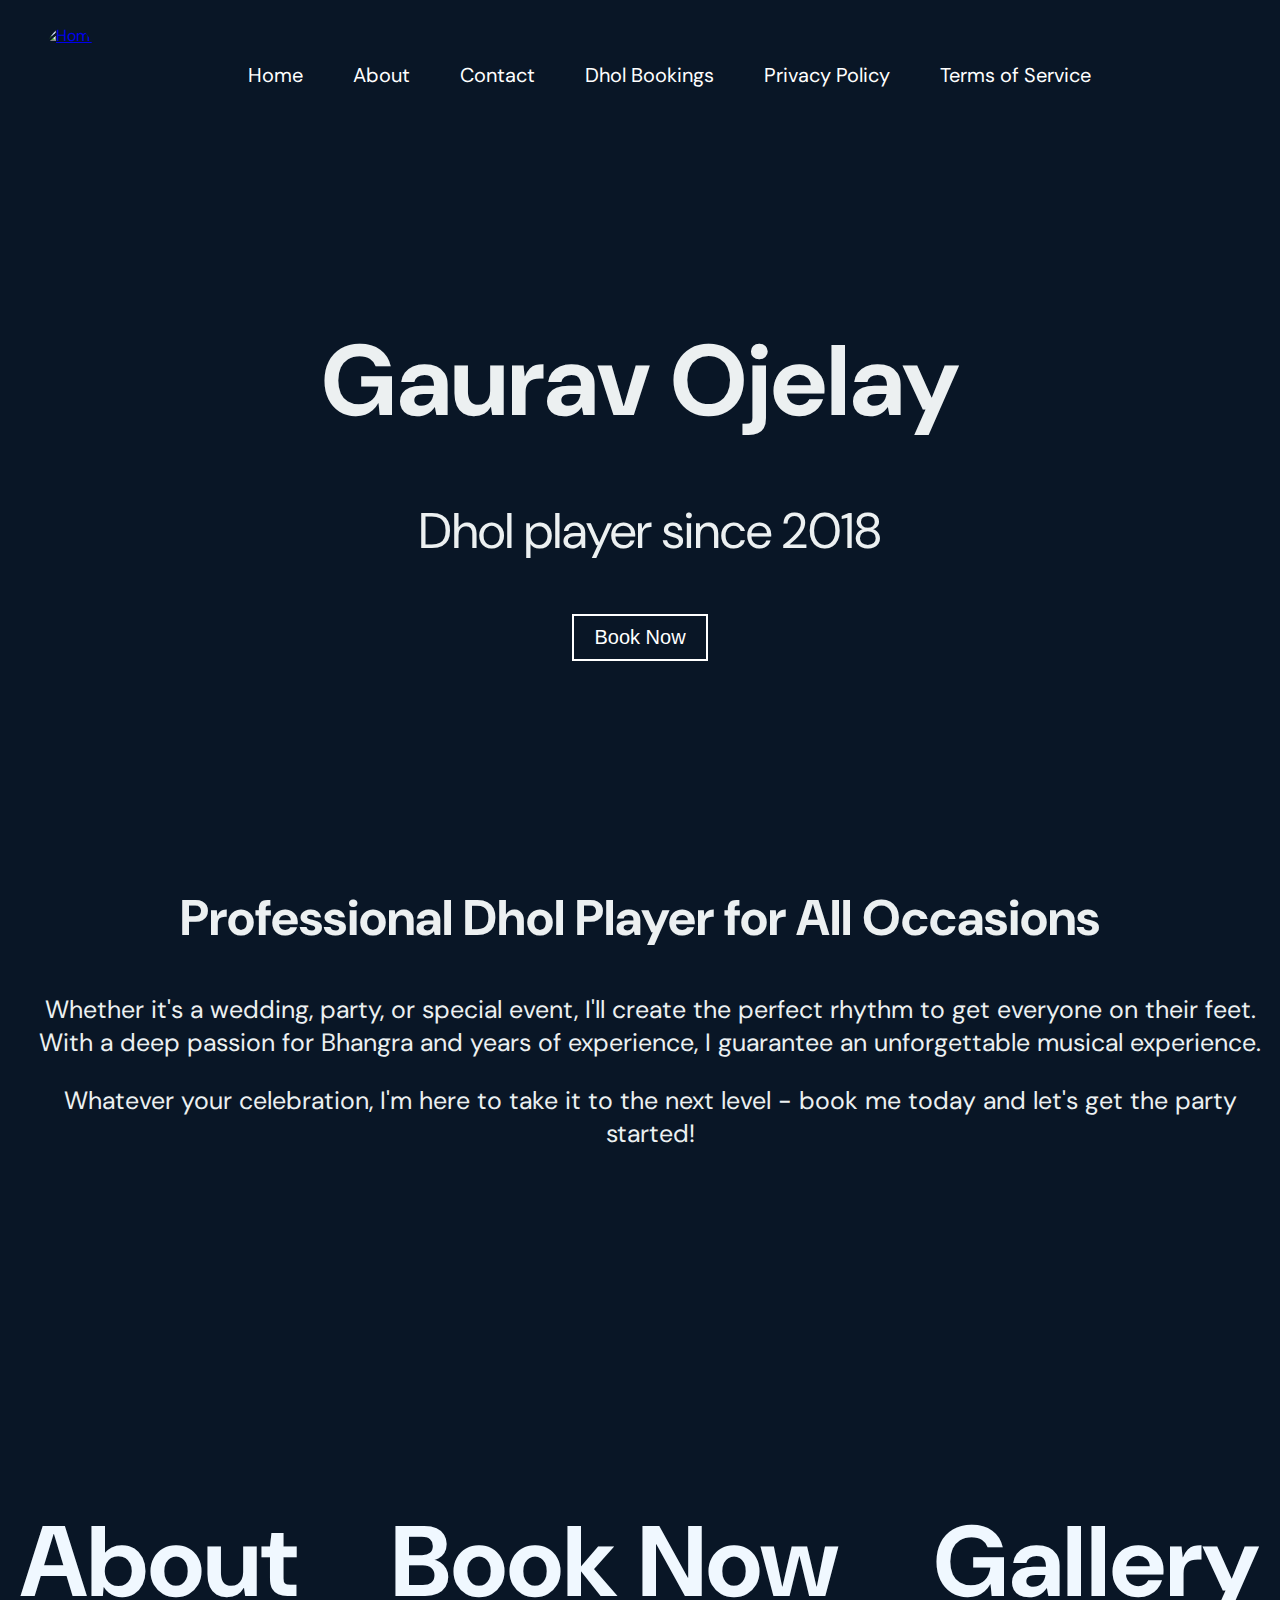
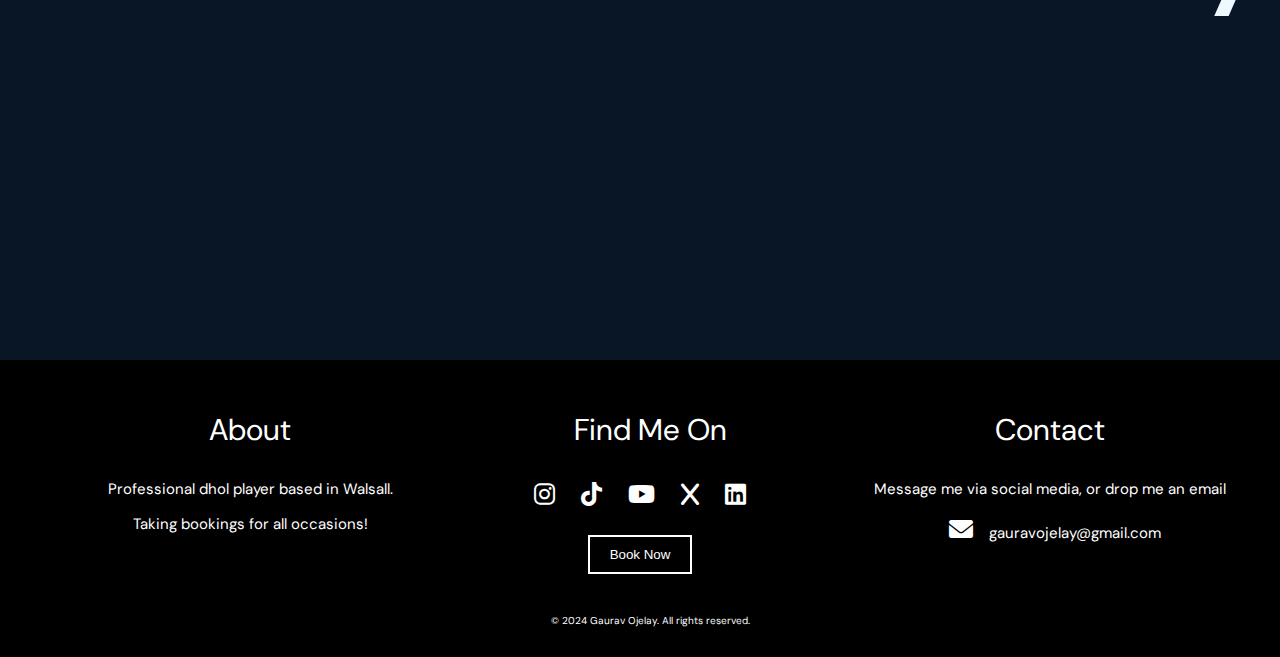
==== index.html @ ff211d8a "Add files via upload" ====
<!DOCTYPE html>
<html lang="en">


<head>
    <meta name="viewport" content="width=device-width, initial-scale=1.0">
    <title>Home</title>
    <link rel="stylesheet" href="styles.css">
</head>



<body>
    <header>
        <nav>
            <a href="index.html" class="logo">
                <img src="Images/Icon.jpg" alt="Home" class="logo-img">
            </a>
            <ul>
                <li><a href="index.html">Home</a></li>
                <li><a href="about.html">About</a></li>
                <li><a href="contact.html">Contact</a></li>
                <li><a href="dholBookings.html">Dhol Bookings</a></li>
                <li><a href="privacyPolicy.html">Privacy Policy</a></li>
                <li><a href="termsOfService.html">Terms of Service</a></li>
            </ul>
        </nav>
    </header>
</body>





<div class="image-cover image1">
    <h1 style="font-size: 100px; line-height: 0;">Gaurav Ojelay</h1>
    <p style="font-size: 50px;">Dhol player since 2018</p>
    <button style="font-size: 20px;" type="button" class="btn">Book Now</button>
</div>
 
<body>

<h2>Professional Dhol Player for All Occasions</h2>
<p>Whether it's a wedding, party, or special event, I'll create the perfect rhythm to get everyone on their feet. With a deep passion for Bhangra and years of experience, I guarantee an unforgettable musical experience. </p>
<p>Whatever your celebration, I'm here to take it to the next level - book me today and let's get the party started!</p>


<div class="pic-grid-1x3" style="padding-top: 50px;">
    <a href="about.html" style="text-decoration: none;">
        <div class="image-cover image3">
            <h3 style="font-size: 100px; line-height: 1; color: aliceblue;">
                About
            </h3>
        </div>
    </a>
    

    <a href="dholBookings.html" style="text-decoration: none;">
        <div class="image-cover image2">
            <h3 style="font-size: 100px; line-height: 1; color: aliceblue;">
                Book Now
            </h3>
        </div>
    </a>

    <a href="gallery.html" style="text-decoration: none;">
        <div class="image-cover image4">
            <h3 style="font-size: 100px; line-height: 1; color: aliceblue;">
                Gallery
            </h3>
        </div>
    </a>
</div>





</body>




<body>
    <!-- Main content of the page -->

    <footer>
        <div class="footer-content">
            <div class="footer-section about">
                <p style="font-size: 30px;">About</p>
                <p style="font-size: 15px;">Professional dhol player based in Walsall.</p>
                <p style="font-size: 15px;">Taking bookings for all occasions!</p>
            </div>
            <div class="footer-section links">
                <p style="font-size: 30px;">Find Me On</p>
                <div>
                    <a href="https://www.instagram.com/gauravojelay" target="_blank" class="social-icon">
                        <i class="fab fa-instagram"></i>
                    </a>
                    <a href="https://www.tiktok.com/@gauravojelay" target="_blank" class="social-icon">
                        <i class="fab fa-tiktok"></i>
                    </a>
                    <a href="https://www.youtube.com/@gauravojelay" target="_blank" class="social-icon">
                        <i class="fab fa-youtube"></i>
                    </a>
                    <a href="https://x.com/gauravojelay" target="_blank" class="social-icon">
                        <i class="fab fa-x"></i>
                    </a>
                    <a href="https://linkedin.com/in/gaurav-ojelay" target="_blank" class="social-icon">
                        <i class="fab fa-linkedin"></i>
                    </a>
                </div>
                <button style="margin-top: 25px;" type="button" class="btn">Book Now</button>
            </div>
            <div class="footer-section contact">
                <p style="font-size: 30px;">Contact</p>
                <p style="font-size: 15px;">Message me via social media, or drop me an email</p>
                <p style="font-size: 15px;">
                    <a href="mailto:gauravojelay@gmail.com" target="_blank" class="social-icon">
                    <i class="fas fa-envelope"></i> 
                    </a>
                    gauravojelay@gmail.com
                </p>
            </div>
        </div>
        <div class="footer-bottom">
            <p style="font-size: 10px;">&copy; 2024 Gaurav Ojelay. All rights reserved.</p>
        </div>
    </footer>
</body>


</html>
---- styles.css ----
@import url('https://fonts.googleapis.com/css2?family=DM+Sans:wght@400;700&display=swap');
@import url('https://cdnjs.cloudflare.com/ajax/libs/font-awesome/6.0.0-beta3/css/all.min.css');


html, body {
    margin: 0;
    padding: 0;
    width: 100%;
}

body {
    background-color: #091626; 
    color: #ecf0f1; 
    font-family: 'DM Sans', sans-serif;
}

p{
    padding-left: 20px;
    text-align: center;
    font-size: 25px;
}

h1{
    margin-left: 20px;
    margin-right: 20px;
    text-align: center;
    font-size: 50px;
}

h2{
    margin-left: 20px;
    margin-right: 20px;
    text-align: center;
    font-size: 50px; 
}

h3{
    margin-left: 20px;
    margin-right: 20px;
    text-align: center;
    font-size: 40px; 
}

header {
    padding: 25px 0; /* Padding around the header */
}


.btn {
    background-color: transparent; /* Transparent background */
    border: 2px solid white; /* White border */
    color: white; /* White text color */
    padding: 10px 20px; /* Padding inside the button */
    text-align: center; /* Center text */
    text-decoration: none; /* Remove underline for <a> tags */
    display: inline-block; /* Align with other elements */
    border-radius: 0px; /* Rounded corners */
    cursor: pointer; /* Pointer cursor on hover */
    transition: background-color 0.3s ease, color 0.3s ease; /* Smooth transition for hover effects */
}

.btn:hover {
    background-color: white; /* White background on hover */
    color: black; /* Black text color on hover */
}


.image-cover {
    flex: 1; /* Allows the divs to grow and take up equal space */
    text-align: center; /* Centers the text inside the divs */
    transition: transform 0.3s ease-in-out; /* Smooth transition for scaling */
    margin-bottom: 60px;
    display: flex;
    flex-direction: column; /* Stack children vertically */
    background-size: cover; /* Make sure the image covers the container */
    background-position: center; /* Center the image */
    background-repeat: no-repeat; /* Prevent the image from repeating */
    height: 75vh; /* Set the height of the container */
    display: flex; /* Use flexbox to center content */
    align-items: center; /* Vertically center content */
    justify-content: center; /* Horizontally center content */
    white-space: nowrap;
}

.image-cover.image-cover.image1:hover{
    transform: scale(1);
}

.image-cover:hover {
    transform: scale(1.05); /* Slightly increases the size on hover */
}

.image-cover.image1{
    background-image: url("Images/Photo1.png");
}
.image-cover.image2{
    background-image: url("Images/Photo2.png");
}
.image-cover.image3{
    background-image: url("Images/Photo3.png");
}
.image-cover.image4{
    background-image: url("Images/Photo4.png");
}

nav {
    display: flex; /* Use Flexbox layout */
    align-items: center; /* Center items vertically */
    justify-content: space-between; /* Distribute space between logo and nav items */
    max-width: 1200px; /* Optional: limit the max width */
    margin: 0 auto; /* Center nav horizontally */
    padding: 0 20px; /* Horizontal padding */
}

.logo {
    display: flex; /* Use Flexbox for logo alignment */
    align-items: center; /* Center the logo image vertically */
}

.logo-img {
    height: 100px; /* Adjust the height of the image */
    width: auto; /* Maintain aspect ratio */
    border-radius: 50%; /* Optional: make the image round */
}

.pic-grid-1x3 {
    display: flex;
    justify-content: space-between; /* Distributes space evenly between items */
    align-items: center; /* Aligns items vertically within the row */
    gap: 10px; /* Adds space between the divs, adjust as needed */
}

.pic-grid-1x3 a:visited {
    color: #f0f0f0; /* Set the color for visited links */
}

ul {
    list-style-type: none; /* Remove bullet points */
    margin: 0;
    padding: 0;
    display: flex; /* Arrange list items horizontally */
    flex-grow: 1; /* Allow the list to take up remaining space */
    justify-content: center; /* Center navigation items */
}

ul li {
    margin: 0 25px; /* Horizontal spacing between items */
}

ul li a {
    color: #fff; /* Text color */
    text-decoration: none; /* Remove underline from links */
    font-size: 20px; /* Font size for the links */
    display: flex; /* Use Flexbox for text alignment */
    align-items: center; /* Center text vertically */
}

ul li a:hover {
    text-decoration: underline; /* Underline on hover */
    color: #f0f0f0; /* Slightly lighter color on hover */
}

footer {
    background-color: #000000; /* Dark background color */
    color: white; /* White text color */
    padding: 20px 0; /* Padding for the footer */
    text-align: center;
}

.footer-content {
    display: flex;
    justify-content: space-around;
    flex-wrap: wrap;
    max-width: 1200px;
    margin: 0 auto;
}


.social-icons {
    margin: 20px 0;
}

.social-icon {
    color: white;
    font-size: 24px;
    margin: 0 10px;
    text-decoration: none;
}

.social-icon:hover {
    color: #919191; /* Change color on hover */
}

.footer-section {
    flex: 1;
    padding: 0 0px;
}

.footer-section h2 {
    margin-top: 0;
}

.footer-section ul {
    list-style-type: none;
    padding: 0;
}

.footer-section ul li {
    margin: 10px 0;
}

.footer-section ul li a {
    color: white;
    text-decoration: none;
}

.footer-section ul li a:hover {
    text-decoration: underline;
}

.footer-bottom {
    margin-top: 40px;
    margin-bottom: 0px;
    font-size: 14px;
}

@media (max-width: 768px) {
    .footer-content {
        flex-direction: column;
        align-items: center;
    }

    .footer-section {
        margin-bottom: 20px;
    }
}
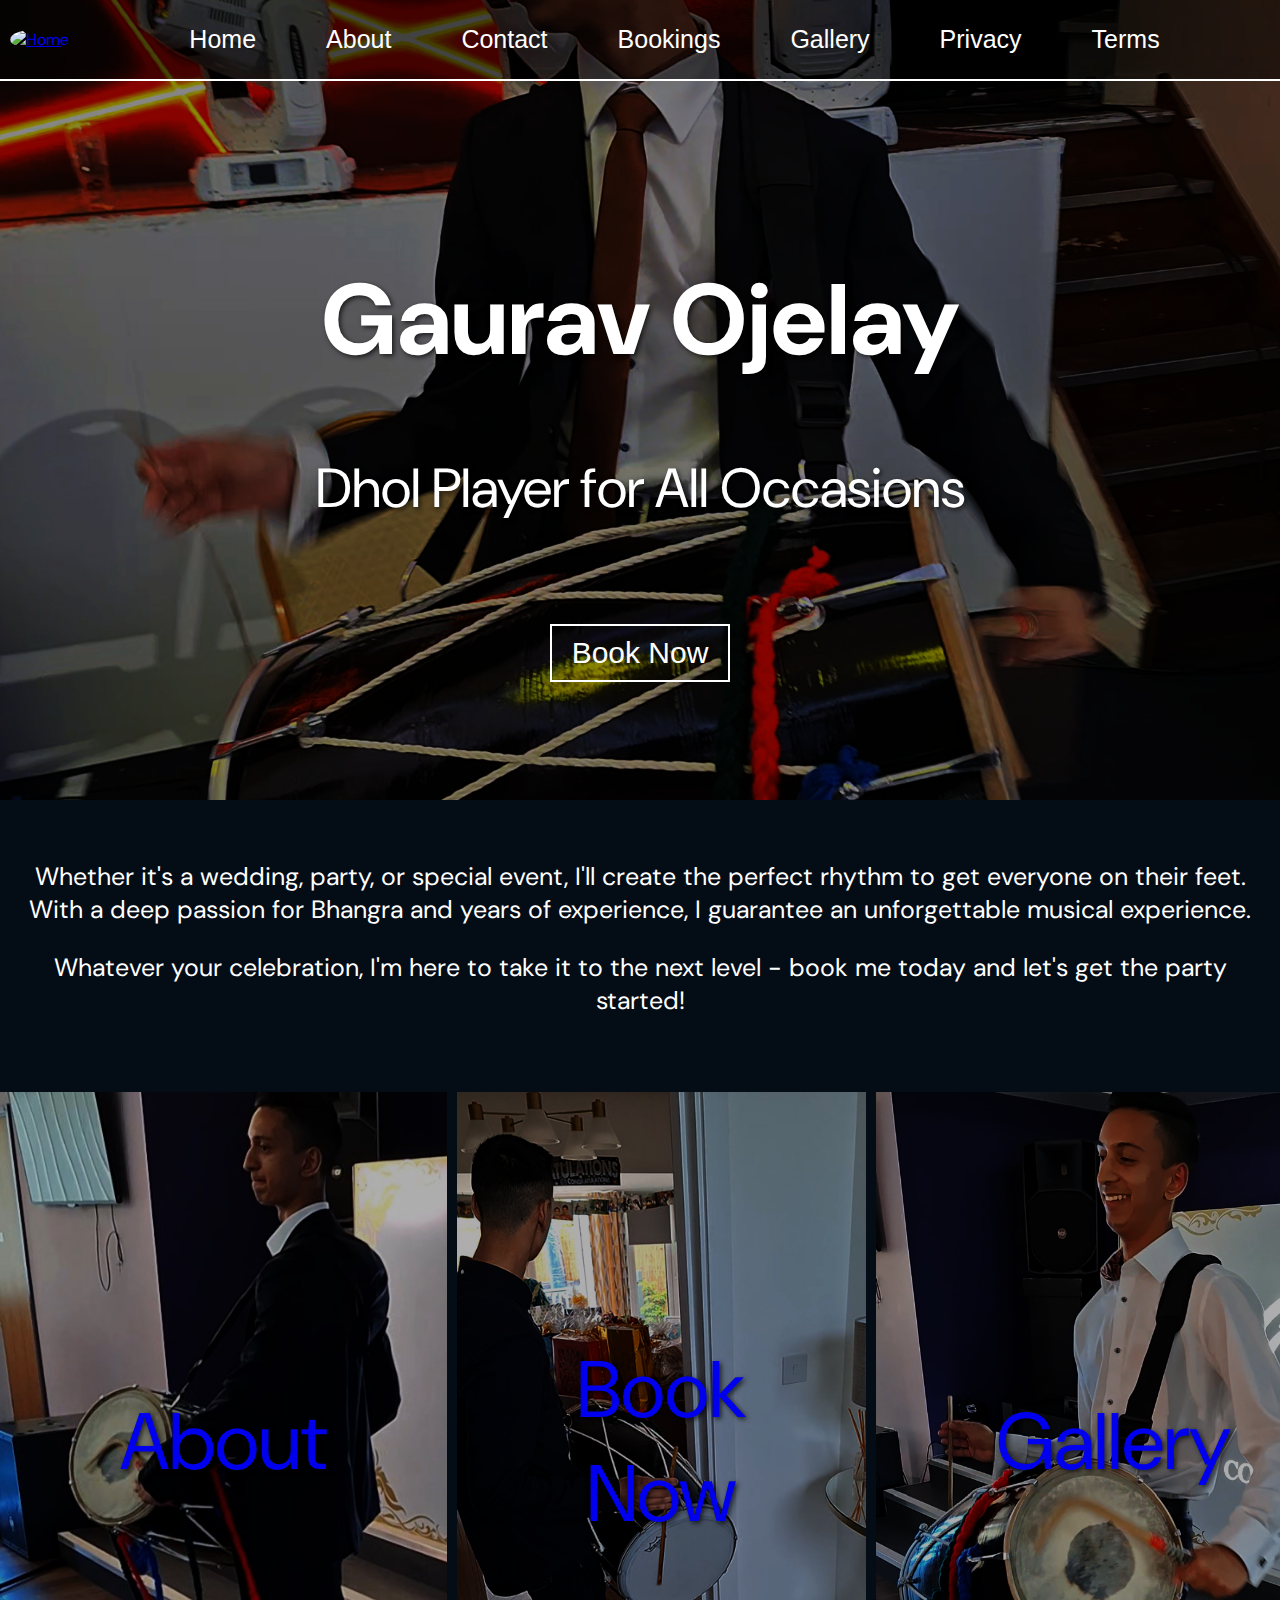
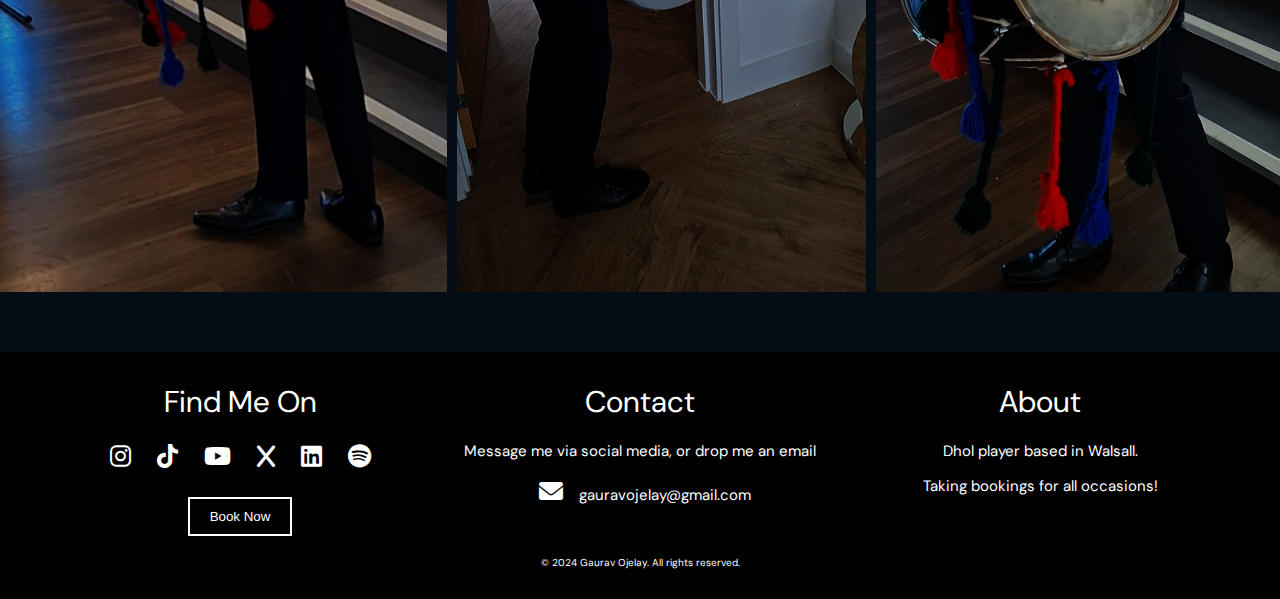
==== commit 08035992: "Add files via upload" ====
--- a/index.html
+++ b/index.html
@@ -1,6 +1,5 @@
 <!DOCTYPE html>
 <html lang="en">
-
 
 <head>
     <meta name="viewport" content="width=device-width, initial-scale=1.0">
@@ -11,88 +10,161 @@
 
 
 <body>
-    <header>
-        <nav>
-            <a href="index.html" class="logo">
-                <img src="Images/Icon.jpg" alt="Home" class="logo-img">
-            </a>
-            <ul>
-                <li><a href="index.html">Home</a></li>
-                <li><a href="about.html">About</a></li>
-                <li><a href="contact.html">Contact</a></li>
-                <li><a href="dholBookings.html">Dhol Bookings</a></li>
-                <li><a href="privacyPolicy.html">Privacy Policy</a></li>
-                <li><a href="termsOfService.html">Terms of Service</a></li>
-            </ul>
-        </nav>
-    </header>
-</body>
-
-
-
-
-
-<div class="image-cover image1">
-    <h1 style="font-size: 100px; line-height: 0;">Gaurav Ojelay</h1>
-    <p style="font-size: 50px;">Dhol player since 2018</p>
-    <button style="font-size: 20px;" type="button" class="btn">Book Now</button>
-</div>
- 
-<body>
-
-<h2>Professional Dhol Player for All Occasions</h2>
-<p>Whether it's a wedding, party, or special event, I'll create the perfect rhythm to get everyone on their feet. With a deep passion for Bhangra and years of experience, I guarantee an unforgettable musical experience. </p>
-<p>Whatever your celebration, I'm here to take it to the next level - book me today and let's get the party started!</p>
-
-
-<div class="pic-grid-1x3" style="padding-top: 50px;">
-    <a href="about.html" style="text-decoration: none;">
-        <div class="image-cover image3">
-            <h3 style="font-size: 100px; line-height: 1; color: aliceblue;">
-                About
-            </h3>
+    <div class="desktop-only">
+        <div class="image-cover image1_1">
+        <header>
+            <nav>
+                <a href="index.html" class="logo">
+                    <img src="Images/Icon.jpg" alt="Home" class="logo-img">
+                </a>
+                <ul>
+                    <li><a href="index.html"><button type="button" class="header-button">Home</button></a></li>
+                    <li><a href="about.html"><button type="button" class="header-button">About</button></a></li>
+                    <li><a href="contact.html"><button type="button" class="header-button">Contact</button></a></li>
+                    <li><a href="bookings.html"><button type="button" class="header-button">Bookings</button></a></li>
+                    <li><a href="gallery.html"><button type="button" class="header-button">Gallery</button></a></li>
+                    <li><a href="privacyPolicy.html"><button type="button" class="header-button">Privacy</button></a></li>
+                    <li><a href="termsOfService.html"><button type="button" class="header-button">Terms</button></a></li>
+                </ul>
+            </nav>
+        </header>
+        <h1>Gaurav Ojelay</h1>
+        <h2>Dhol Player for All Occasions</h2>
+        <a href="bookings.html">
+        <button style="font-size: 30px;" type="button" class="bookNowButton">Book Now</button>
+        </a>
+    </div>
+    </div>
+
+
+    <div class="mobile-only">
+        <div class="image-cover image1_1">
+        <header>
+            <nav>
+                <a href="index.html" class="logo">
+                    <img src="Images/Icon.jpg" class="logo-img">
+                </a>
+                <div class="dropdown">
+                    <button onclick="myFunction()" class="dropbtn"><i class="fas fa-bars"></i></button>
+                    <div id="myDropdown" class="dropdown-content">
+                        <a href="index.html">Home</a>
+                        <a href="about.html">About</a>
+                        <a href="contact.html">Contact</a>
+                        <a href="bookings.html">Bookings</a>
+                        <a href="gallery.html">Gallery</a>
+                        <a href="privacyPolicy.html">Privacy</a>
+                        <a href="termsOfService.html">Terms</a>
+                    </div>
+                </div>
+                  
+                <script>
+                    /* When the user clicks on the button, 
+                    toggle between hiding and showing the dropdown content */
+                    function myFunction() {
+                        var dropdown = document.getElementById("myDropdown");
+                        dropdown.classList.toggle("show");
+                        document.querySelector(".dropbtn").classList.toggle("active");
+                    }
+                    
+                    // Close the dropdown if the user clicks outside of it
+                    window.onclick = function(event) {
+                        if (!event.target.closest('.dropdown')) {  // Check if the click is outside the dropdown
+                            var dropdowns = document.getElementsByClassName("dropdown-content");
+                            for (var i = 0; i < dropdowns.length; i++) {
+                                var openDropdown = dropdowns[i];
+                                if (openDropdown.classList.contains('show')) {
+                                    openDropdown.classList.remove('show');
+                                }
+                            }
+                            // Also remove the active state from the button
+                            document.querySelector(".dropbtn").classList.remove("active");
+                        }
+                    }
+
+                </script>
+            </nav>
+        </header>
+        <h1>Gaurav Ojelay</h1>
+        <h2>Dhol Player for All Occasions</h2>
+        <a href="bookings.html">
+        <button style="font-size: 20px;" type="button" class="bookNowButton">Book Now</button>
+        </a>
         </div>
-    </a>
-    
-
-    <a href="dholBookings.html" style="text-decoration: none;">
-        <div class="image-cover image2">
-            <h3 style="font-size: 100px; line-height: 1; color: aliceblue;">
-                Book Now
-            </h3>
-        </div>
-    </a>
-
-    <a href="gallery.html" style="text-decoration: none;">
-        <div class="image-cover image4">
-            <h3 style="font-size: 100px; line-height: 1; color: aliceblue;">
-                Gallery
-            </h3>
-        </div>
-    </a>
-</div>
-
-
-
-
-
-</body>
-
-
-
-
-<body>
-    <!-- Main content of the page -->
+    </div>
+        
+
+
+
+
+
+
+
+
+
+
+
+
+
+
+
+
+    <div>
+        <p>Whether it's a wedding, party, or special event, I'll create the perfect rhythm to get everyone on their feet. With a deep passion for Bhangra and years of experience, I guarantee an unforgettable musical experience.</p>
+        <p>Whatever your celebration, I'm here to take it to the next level - book me today and let's get the party started!</p>
+    </div>
+
+
+    <div class="pic-grid-1x3" style="padding-top: 50px;">
+        <a href="about.html" style="text-decoration: none;">
+            <div class="image-cover home-page-grid image2_1">
+                <h2 class="large">About</h2>
+            </div>
+        </a>
+        
+        <a href="dholBookings.html" style="text-decoration: none;">
+            <div class="image-cover home-page-grid image2_2">
+                <h2 class="large">Book Now</h2>
+            </div>
+        </a>
+
+        <a href="gallery.html" style="text-decoration: none;">
+            <div class="image-cover home-page-grid image2_3">
+                <h2 class="large">Gallery</h2>
+            </div>
+        </a>
+    </div>
+
+
+
+
+
+
+
+
+
+
+
+
+
+
+
+
+
+
+
+
+
+
+
+
+
+
+
 
     <footer>
         <div class="footer-content">
-            <div class="footer-section about">
-                <p style="font-size: 30px;">About</p>
-                <p style="font-size: 15px;">Professional dhol player based in Walsall.</p>
-                <p style="font-size: 15px;">Taking bookings for all occasions!</p>
-            </div>
             <div class="footer-section links">
-                <p style="font-size: 30px;">Find Me On</p>
+                <h4>Find Me On</h4>
                 <div>
                     <a href="https://www.instagram.com/gauravojelay" target="_blank" class="social-icon">
                         <i class="fab fa-instagram"></i>
@@ -109,11 +181,16 @@
                     <a href="https://linkedin.com/in/gaurav-ojelay" target="_blank" class="social-icon">
                         <i class="fab fa-linkedin"></i>
                     </a>
+                    <a href="https://open.spotify.com/user/y35he0wxd0q7rplj8o1iu5fy2" target="_blank" class="social-icon">
+                        <i class="fab fa-spotify"></i>
+                    </a>
                 </div>
-                <button style="margin-top: 25px;" type="button" class="btn">Book Now</button>
+                <a href="bookings.html">
+                <button style="margin-top: 25px;" type="button" class="bookNowButton">Book Now</button>
+                </a>
             </div>
             <div class="footer-section contact">
-                <p style="font-size: 30px;">Contact</p>
+                <h4>Contact</h4>
                 <p style="font-size: 15px;">Message me via social media, or drop me an email</p>
                 <p style="font-size: 15px;">
                     <a href="mailto:gauravojelay@gmail.com" target="_blank" class="social-icon">
@@ -121,6 +198,11 @@
                     </a>
                     gauravojelay@gmail.com
                 </p>
+            </div>
+            <div class="footer-section about">
+                <h4>About</h4>
+                <p style="font-size: 15px;">Dhol player based in Walsall.</p>
+                <p style="font-size: 15px;">Taking bookings for all occasions!</p>
             </div>
         </div>
         <div class="footer-bottom">
@@ -129,5 +211,4 @@
     </footer>
 </body>
 
-
 </html>--- a/styles.css
+++ b/styles.css
@@ -10,29 +10,94 @@
 }
 
 body {
-    background-color: #091626; 
-    color: #ecf0f1; 
+    background-color: #040c16; 
+    color: white; 
     font-family: 'DM Sans', sans-serif;
 }
 
-p{
-    padding-left: 20px;
+header {
+    background-color: rgba(0, 0, 0, 0.5);  /* Transparent background */
+    position: absolute; /* Position header absolutely */
+    top: 0;
+    width: 100%;
+    z-index: 1000; /* Ensure the header is above other content */
+    border-bottom: 2px solid white;
+}
+
+nav {
+    display: flex; /* Use Flexbox layout */
+    align-items: center; /* Center items vertically */
+    justify-content: space-between; /* Distribute space between logo and nav items */
+
+    margin: 0 auto; /* Center nav horizontally */
+    padding: 0px 0px; /* Horizontal padding */
+}
+
+ul {
+    list-style-type: none; /* Remove bullet points */
+    margin: 0;
+    padding: 0;
+    display: flex; /* Arrange list items horizontally */
+    flex-grow: 1; /* Allow the list to take up remaining space */
+    justify-content: center; /* Center navigation items */
+}
+
+
+
+
+
+
+
+
+
+
+
+.mobile-only {
+    display: none;
+  }
+
+.desktop-only{
+    display: none;
+}
+
+@media (max-width: 1000px) {
+    .mobile-only {
+        display: block;
+    }
+
+    .home-page-intro{
+        padding-top: 130px;
+    }    
+}
+    
+@media (min-width: 1000px) {
+    .desktop-only {
+        display: block;
+    }
+}
+
+h2, h3, h4, h5, h6 {
+    font-weight: normal;
+    margin-top: 0px;
+}
+
+
+h1{
+    margin-left: 120px;
+    margin-right: 120px;
+    padding-top: 80px;
     text-align: center;
-    font-size: 25px;
-}
-
-h1{
-    margin-left: 20px;
-    margin-right: 20px;
+    font-size: 100px;
+    text-shadow: 2px 2px 5px rgba(0, 0, 0, 0.7);
+}
+
+h2{
+    margin-left: 120px;
+    margin-right: 120px;
+    margin-bottom: 100px;
     text-align: center;
-    font-size: 50px;
-}
-
-h2{
-    margin-left: 20px;
-    margin-right: 20px;
-    text-align: center;
-    font-size: 50px; 
+    font-size: 55px; 
+    text-shadow: 2px 2px 5px rgba(0, 0, 0, 0.7);
 }
 
 h3{
@@ -42,12 +107,38 @@
     font-size: 40px; 
 }
 
-header {
-    padding: 25px 0; /* Padding around the header */
-}
-
-
-.btn {
+h4{
+    font-size: 30px;
+    margin-top: 10px;
+    margin-bottom: 20px;
+}
+
+
+p{
+    padding-left: 20px;
+    padding-right: 20px;
+    text-align: center;
+    font-size: 25px;
+}
+
+
+
+
+
+
+
+
+
+
+
+
+
+
+
+
+
+
+.bookNowButton {
     background-color: transparent; /* Transparent background */
     border: 2px solid white; /* White border */
     color: white; /* White text color */
@@ -55,71 +146,189 @@
     text-align: center; /* Center text */
     text-decoration: none; /* Remove underline for <a> tags */
     display: inline-block; /* Align with other elements */
-    border-radius: 0px; /* Rounded corners */
     cursor: pointer; /* Pointer cursor on hover */
     transition: background-color 0.3s ease, color 0.3s ease; /* Smooth transition for hover effects */
-}
-
-.btn:hover {
+    margin-bottom: 10px;
+}
+
+.bookNowButton:hover {
     background-color: white; /* White background on hover */
     color: black; /* Black text color on hover */
 }
 
+.header-button {
+    background-color: transparent; /* Transparent background */
+    border: none;
+    color: white; /* White text color */
+    padding-top: 25px;
+    padding-bottom: 25px;
+    padding-left: 35px;
+    padding-right: 35px; 
+    text-align: center; /* Center text */
+    text-decoration: none; /* Remove underline for <a> tags */
+    display: inline-block; /* Align with other elements */
+    cursor: pointer; /* Pointer cursor on hover */
+    transition: background-color 0.3s ease, color 0.3s ease; /* Smooth transition for hover effects */
+    font-size: 25px;
+}
+
+.header-button:hover {
+    background-color: white; /* White background on hover */
+    color: black; /* Black text color on hover */
+}
+
+/* Dropdown button */
+.dropbtn {
+    background-color: transparent;
+    color: white;
+    font-size: 40px;
+    border: none;
+    cursor: pointer;
+}
+
+/* Dropdown container */
+.dropdown {
+    position: relative;
+    display: inline-block;
+    margin-right: 15px;
+}
+
+/* Dropdown content */
+.dropdown-content {
+    display: block; /* Keep it block to allow height transition */
+    position: absolute;
+    background-color: white;
+    min-width: 160px;
+    overflow: hidden;
+    box-shadow: 0px 8px 16px 0px rgba(0,0,0,0.2);
+    z-index: 1;
+    right: 0;
+    max-height: 0;
+    opacity: 0;
+    transition: max-height 0.5s ease-in-out, opacity 0.5s ease-in-out;
+}
+
+.dropdown-content a {
+    color: black;
+    padding: 12px 16px;
+    text-decoration: none;
+    display: block;
+}
+
+.dropdown-content a:visited {   
+    color: black;
+}
+
+
+.dropdown a:hover {
+    background-color: #ddd;
+}
+
+.show {
+    max-height: 400px;
+    opacity: 1;
+}
+
+
+
+
+
+
+
+
+
+
+
+
+
+
+
+
+
+
+
+
+
+
+
+.large{
+    font-size: 5rem;
+    text-shadow: 2px 2px 5px rgba(0, 0, 0, 0.7);
+}
 
 .image-cover {
-    flex: 1; /* Allows the divs to grow and take up equal space */
-    text-align: center; /* Centers the text inside the divs */
-    transition: transform 0.3s ease-in-out; /* Smooth transition for scaling */
+    flex: 1; 
+    text-align: center; 
+    transition: transform 0.3s ease-in-out; 
     margin-bottom: 60px;
+    margin-top:0px;
     display: flex;
-    flex-direction: column; /* Stack children vertically */
-    background-size: cover; /* Make sure the image covers the container */
-    background-position: center; /* Center the image */
-    background-repeat: no-repeat; /* Prevent the image from repeating */
-    height: 75vh; /* Set the height of the container */
-    display: flex; /* Use flexbox to center content */
-    align-items: center; /* Vertically center content */
-    justify-content: center; /* Horizontally center content */
-    white-space: nowrap;
-}
-
-.image-cover.image-cover.image1:hover{
-    transform: scale(1);
-}
-
-.image-cover:hover {
-    transform: scale(1.05); /* Slightly increases the size on hover */
-}
-
-.image-cover.image1{
-    background-image: url("Images/Photo1.png");
-}
-.image-cover.image2{
-    background-image: url("Images/Photo2.png");
-}
-.image-cover.image3{
-    background-image: url("Images/Photo3.png");
-}
-.image-cover.image4{
-    background-image: url("Images/Photo4.png");
-}
-
-nav {
-    display: flex; /* Use Flexbox layout */
-    align-items: center; /* Center items vertically */
-    justify-content: space-between; /* Distribute space between logo and nav items */
-    max-width: 1200px; /* Optional: limit the max width */
-    margin: 0 auto; /* Center nav horizontally */
-    padding: 0 20px; /* Horizontal padding */
-}
+    flex-direction: column; 
+    background-position: center; 
+    background-repeat: no-repeat;
+    background-size: cover; 
+    align-items: center;
+    justify-content: center;
+    position: relative;
+}
+
+.image-cover.image1_1{
+    background-image: url("Images/Photo1.1.png");
+    height: 800px;
+}
+
+.image-cover.image1_2{
+    background-image: url("Images/Photo1.2.jpg");
+    height: 800px;
+}
+
+.image-cover.image1_3{
+    background-image: url("Images/Photo1.3.jpg");
+    height: 800px;
+}
+
+.image-cover.image1_4{
+    background-image: url("Images/Photo1.4.jpg");
+    height: 800px;
+}
+
+.image-cover.image1_5{
+    background-image: url("Images/Photo1.5.jpg");
+    height: 800px;
+}
+
+.image-cover.home-page-grid:hover {
+    transform: scale(1.05);
+}
+
+.image-cover.home-page-grid.image2_1{
+    background-image: url("Images/Photo2.1.jpg");
+    height:800px;
+}
+
+.image-cover.home-page-grid.image2_2{
+    background-image: url("Images/Photo2.2.png");
+    height:800px;
+}
+
+.image-cover.home-page-grid.image2_3{
+    background-image: url("Images/Photo2.3.png");
+    height:800px;
+}
+
+
+
 
 .logo {
-    display: flex; /* Use Flexbox for logo alignment */
+    display: inline-block; /* Use Flexbox for logo alignment */
     align-items: center; /* Center the logo image vertically */
+    padding-top: 0px;
+    padding-left: 10px;
+    padding-bottom: 0px;
 }
 
 .logo-img {
-    height: 100px; /* Adjust the height of the image */
+    height: 70px; /* Adjust the height of the image */
     width: auto; /* Maintain aspect ratio */
     border-radius: 50%; /* Optional: make the image round */
 }
@@ -129,24 +338,14 @@
     justify-content: space-between; /* Distributes space evenly between items */
     align-items: center; /* Aligns items vertically within the row */
     gap: 10px; /* Adds space between the divs, adjust as needed */
-}
-
-.pic-grid-1x3 a:visited {
-    color: #f0f0f0; /* Set the color for visited links */
-}
-
-ul {
-    list-style-type: none; /* Remove bullet points */
-    margin: 0;
-    padding: 0;
-    display: flex; /* Arrange list items horizontally */
-    flex-grow: 1; /* Allow the list to take up remaining space */
-    justify-content: center; /* Center navigation items */
-}
-
-ul li {
-    margin: 0 25px; /* Horizontal spacing between items */
-}
+    color: white;
+}
+
+.pic-grid-1x3 a:visited {   
+    color: white; /* Set the color for visited links */
+}
+
+
 
 ul li a {
     color: #fff; /* Text color */
@@ -156,10 +355,6 @@
     align-items: center; /* Center text vertically */
 }
 
-ul li a:hover {
-    text-decoration: underline; /* Underline on hover */
-    color: #f0f0f0; /* Slightly lighter color on hover */
-}
 
 footer {
     background-color: #000000; /* Dark background color */
@@ -176,6 +371,50 @@
     margin: 0 auto;
 }
 
+.footer-section {
+    flex: 1;
+    padding: 0 0px;
+}
+
+.footer-section h2 {
+    margin-top: 0;
+}
+
+.footer-section ul {
+    list-style-type: none;
+    padding: 0;
+}
+
+.footer-section ul li {
+    margin: 10px 0;
+}
+
+.footer-section ul li a {
+    color: white;
+    text-decoration: none;
+}
+
+.footer-section ul li a:hover {
+    text-decoration: underline;
+}
+
+.footer-bottom {
+    margin-bottom: 0px;
+}
+
+
+
+
+
+
+
+
+
+
+
+
+
+
 
 .social-icons {
     margin: 20px 0;
@@ -192,40 +431,9 @@
     color: #919191; /* Change color on hover */
 }
 
-.footer-section {
-    flex: 1;
-    padding: 0 0px;
-}
-
-.footer-section h2 {
-    margin-top: 0;
-}
-
-.footer-section ul {
-    list-style-type: none;
-    padding: 0;
-}
-
-.footer-section ul li {
-    margin: 10px 0;
-}
-
-.footer-section ul li a {
-    color: white;
-    text-decoration: none;
-}
-
-.footer-section ul li a:hover {
-    text-decoration: underline;
-}
-
-.footer-bottom {
-    margin-top: 40px;
-    margin-bottom: 0px;
-    font-size: 14px;
-}
-
-@media (max-width: 768px) {
+
+
+@media (max-width: 1000px) {
     .footer-content {
         flex-direction: column;
         align-items: center;
@@ -234,4 +442,58 @@
     .footer-section {
         margin-bottom: 20px;
     }
+
+    .pic-grid-1x3 {
+        flex-direction: column; /* Change layout to vertical */
+        align-items: center; /* Center items horizontally */
+    }
+
+    .pic-grid-1x3 div {
+        margin-bottom: 10px; /* Space between items */
+    }
+
+
+    h1{
+        margin-left: 10px;
+        margin-right: 10px;
+        margin-top: 125px;
+        text-align: center;
+        font-size: 50px;
+    }
+    
+    h2{
+        margin-left: 10px;
+        margin-right: 10px;
+        text-align: center;
+        font-size: 30px; 
+    }
+    
+    h3{
+        margin-left: 10px;
+        margin-right: 10px;
+        text-align: center;
+        font-size: 20px; 
+    }
+
+    .image-cover.home-page-grid.image2_1{
+        background-image: url("Images/Photo2.1.jpg");
+        width: 600px;
+    }
+    
+    .image-cover.home-page-grid.image2_2{
+        background-image: url("Images/Photo2.2.png");
+        width: 600px;
+    }
+    
+    
+    .image-cover.home-page-grid.image2_3{
+        background-image: url("Images/Photo2.3.png");
+        width: 600px;
+    }
+
+    .logo-img{
+        height: 50px;
+    }
+
+
 }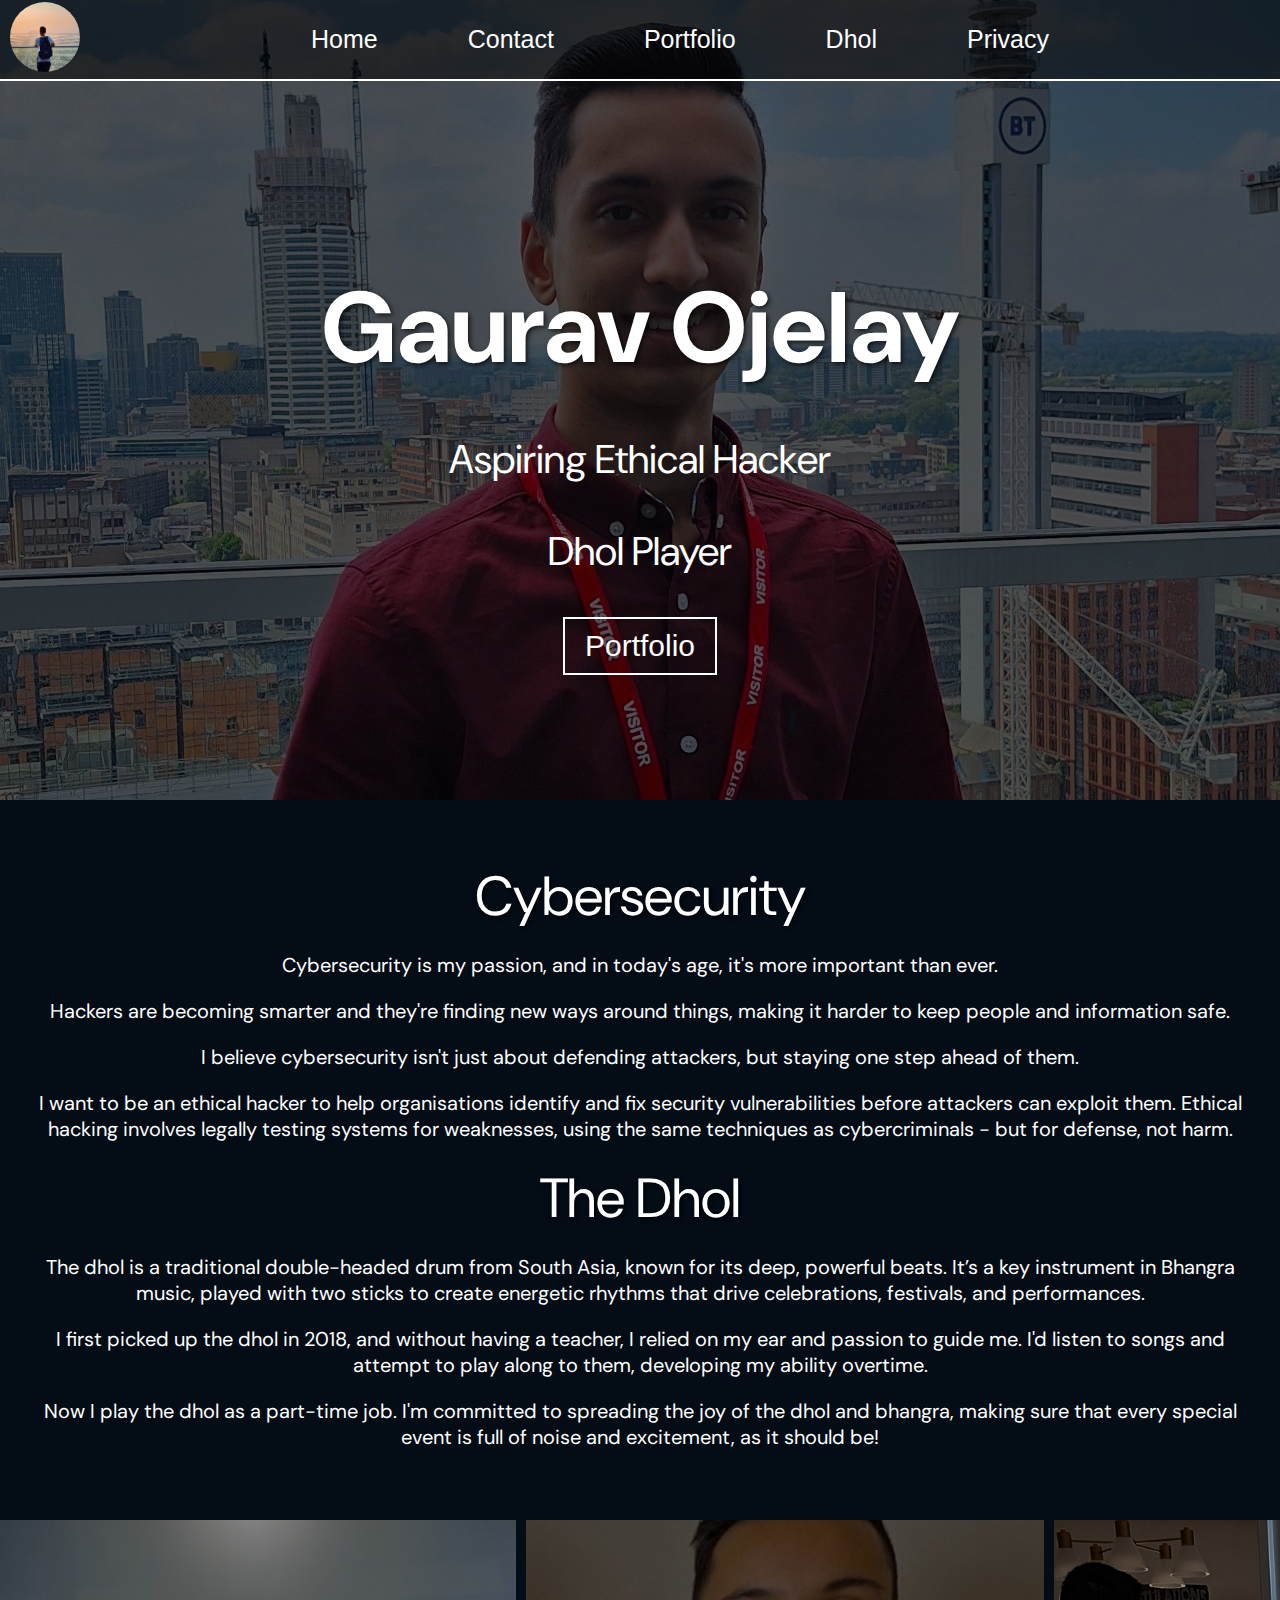
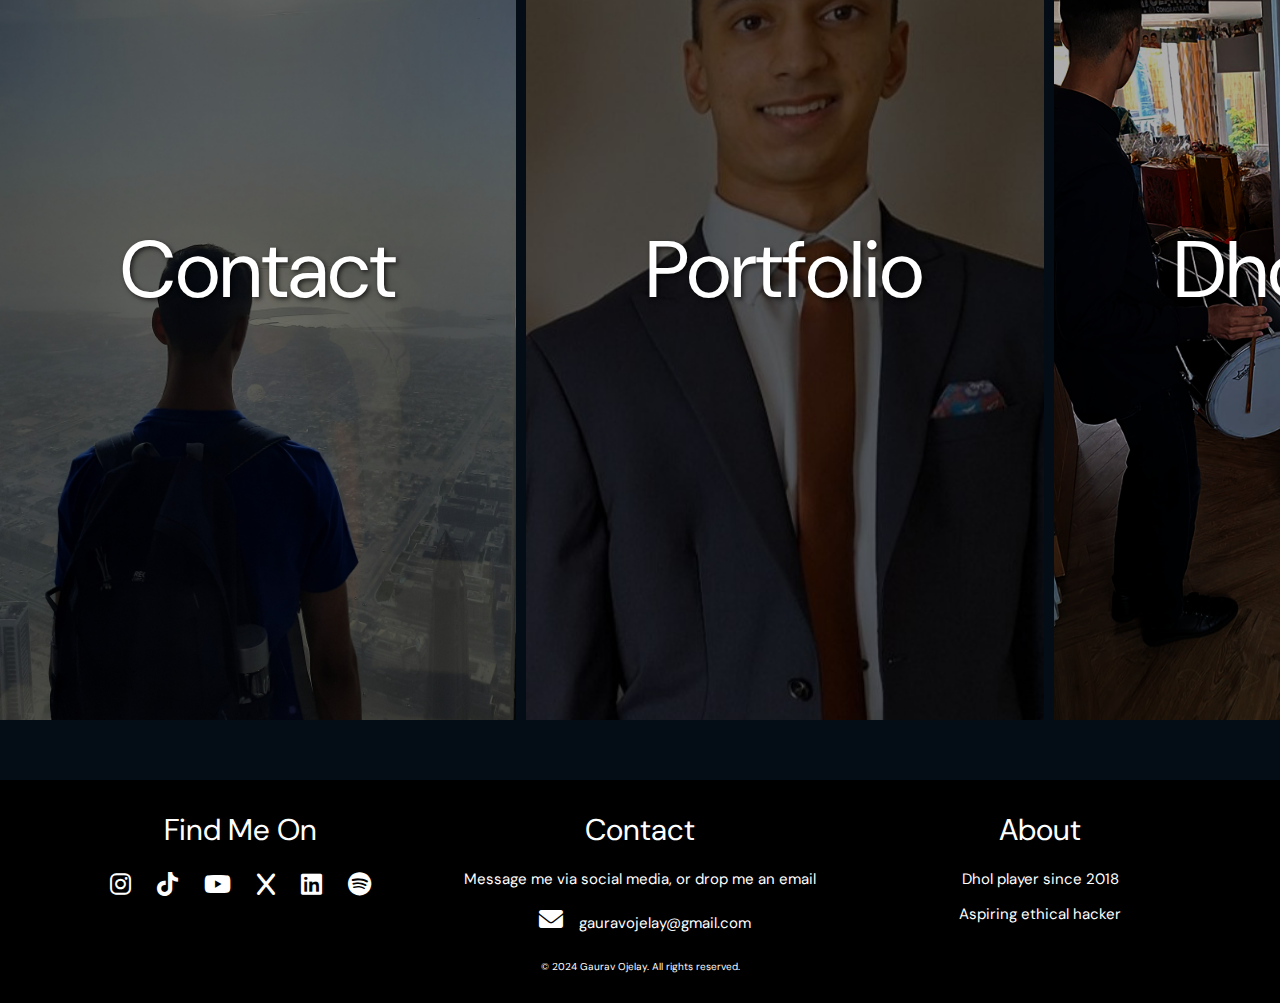
==== commit 6cb4ad69: "Add files via upload" ====
--- a/index.html
+++ b/index.html
@@ -19,23 +19,36 @@
                 </a>
                 <ul>
                     <li><a href="index.html"><button type="button" class="header-button">Home</button></a></li>
-                    <li><a href="about.html"><button type="button" class="header-button">About</button></a></li>
                     <li><a href="contact.html"><button type="button" class="header-button">Contact</button></a></li>
-                    <li><a href="bookings.html"><button type="button" class="header-button">Bookings</button></a></li>
-                    <li><a href="gallery.html"><button type="button" class="header-button">Gallery</button></a></li>
+                    <li><a href="portfolio.html"><button type="button" class="header-button">Portfolio</button></a></li>
+                    <li><a href="https://gauravojelay.github.io/dhol/" target="_blank"><button type="button" class="header-button">Dhol</button></a></li>
                     <li><a href="privacyPolicy.html"><button type="button" class="header-button">Privacy</button></a></li>
-                    <li><a href="termsOfService.html"><button type="button" class="header-button">Terms</button></a></li>
                 </ul>
             </nav>
         </header>
-        <h1>Gaurav Ojelay</h1>
-        <h2>Dhol Player for All Occasions</h2>
-        <a href="bookings.html">
-        <button style="font-size: 30px;" type="button" class="bookNowButton">Book Now</button>
-        </a>
-    </div>
-    </div>
-
+        <h1 style="margin-bottom: 0;">Gaurav Ojelay</h1>
+        <p style="font-size: 40px; margin-bottom: 0;">Aspiring Ethical Hacker</p>
+        <p style="font-size: 40px;">Dhol Player</p>
+        <a href="portfolio.html">
+        <button style="font-size: 30px;" type="button" class="bookNowButton">Portfolio</button>
+        </a>
+    </div>
+    </div>
+
+    <div>
+        <h2 style="margin-bottom: 0;">Cybersecurity</h2>
+        <p>Cybersecurity is my passion, and in today's age, it's more important than ever.</p>
+        <p>Hackers are becoming smarter and they're finding new ways around things, making it harder to keep people and information safe.</p>
+        <p>I believe cybersecurity isn't just about defending attackers, but staying one step ahead of them.</p>
+        <p>I want to be an ethical hacker to help organisations identify and fix security vulnerabilities before attackers can exploit them. Ethical hacking involves legally testing systems for weaknesses, using the same techniques as cybercriminals - but for defense, not harm.</p>
+
+        <h2 style="margin-bottom: 0;">The Dhol</h2>
+        <p>The dhol is a traditional double-headed drum from South Asia, known for its deep, powerful beats. It’s a key instrument in Bhangra music, played with two sticks to create energetic rhythms that drive celebrations, festivals, and performances.</p>
+        <p>I first picked up the dhol in 2018, and without having a teacher, I relied on my ear and passion to guide me. I'd listen to songs and attempt to play along to them, developing my ability overtime.</p>
+        <p>Now I play the dhol as a part-time job. I'm committed to spreading the joy of the dhol and bhangra, making sure that every special event is full of noise and excitement, as it should be!</p>
+
+        
+    </div>
 
     <div class="mobile-only">
         <div class="image-cover image1_1">
@@ -47,13 +60,11 @@
                 <div class="dropdown">
                     <button onclick="myFunction()" class="dropbtn"><i class="fas fa-bars"></i></button>
                     <div id="myDropdown" class="dropdown-content">
-                        <a href="index.html">Home</a>
-                        <a href="about.html">About</a>
-                        <a href="contact.html">Contact</a>
-                        <a href="bookings.html">Bookings</a>
-                        <a href="gallery.html">Gallery</a>
-                        <a href="privacyPolicy.html">Privacy</a>
-                        <a href="termsOfService.html">Terms</a>
+                        <li><a href="index.html"><button type="button" class="header-button">Home</button></a></li>
+                        <li><a href="contact.html"><button type="button" class="header-button">Contact</button></a></li>
+                        <li><a href="portfolio.html"><button type="button" class="header-button">Portfolio</button></a></li>
+                        <li><a href="https://gauravojelay.github.io/dhol/" target="_blank"><button type="button" class="header-button">Dhol</button></a></li>
+                        <li><a href="privacyPolicy.html"><button type="button" class="header-button">Privacy</button></a></li>
                     </div>
                 </div>
                   
@@ -85,9 +96,9 @@
             </nav>
         </header>
         <h1>Gaurav Ojelay</h1>
-        <h2>Dhol Player for All Occasions</h2>
-        <a href="bookings.html">
-        <button style="font-size: 20px;" type="button" class="bookNowButton">Book Now</button>
+        <h2>Aspiring Ethical Hacker</h2>
+        <a href="portfolio.html">
+        <button style="font-size: 20px;" type="button" class="bookNowButton">Portfolio</button>
         </a>
         </div>
     </div>
@@ -108,28 +119,24 @@
 
 
 
-    <div>
-        <p>Whether it's a wedding, party, or special event, I'll create the perfect rhythm to get everyone on their feet. With a deep passion for Bhangra and years of experience, I guarantee an unforgettable musical experience.</p>
-        <p>Whatever your celebration, I'm here to take it to the next level - book me today and let's get the party started!</p>
-    </div>
 
 
     <div class="pic-grid-1x3" style="padding-top: 50px;">
-        <a href="about.html" style="text-decoration: none;">
+        <a href="contact.html" style="text-decoration: none;">
             <div class="image-cover home-page-grid image2_1">
-                <h2 class="large">About</h2>
+                <h2 class="large">Contact</h2>
             </div>
         </a>
         
-        <a href="dholBookings.html" style="text-decoration: none;">
+        <a href="portfolio.html" style="text-decoration: none;">
             <div class="image-cover home-page-grid image2_2">
-                <h2 class="large">Book Now</h2>
-            </div>
-        </a>
-
-        <a href="gallery.html" style="text-decoration: none;">
+                <h2 class="large">Portfolio</h2>
+            </div>
+        </a>
+
+        <a href="https://gauravojelay.github.io/site/" style="text-decoration: none;" target="_blank">
             <div class="image-cover home-page-grid image2_3">
-                <h2 class="large">Gallery</h2>
+                <h2 class="large">Dhol</h2>
             </div>
         </a>
     </div>
@@ -185,9 +192,6 @@
                         <i class="fab fa-spotify"></i>
                     </a>
                 </div>
-                <a href="bookings.html">
-                <button style="margin-top: 25px;" type="button" class="bookNowButton">Book Now</button>
-                </a>
             </div>
             <div class="footer-section contact">
                 <h4>Contact</h4>
@@ -201,8 +205,8 @@
             </div>
             <div class="footer-section about">
                 <h4>About</h4>
-                <p style="font-size: 15px;">Dhol player based in Walsall.</p>
-                <p style="font-size: 15px;">Taking bookings for all occasions!</p>
+                <p style="font-size: 15px;">Dhol player since 2018</p>
+                <p style="font-size: 15px;">Aspiring ethical hacker</p>
             </div>
         </div>
         <div class="footer-bottom">
--- a/styles.css
+++ b/styles.css
@@ -13,6 +13,11 @@
     background-color: #040c16; 
     color: white; 
     font-family: 'DM Sans', sans-serif;
+}
+
+body a:link{
+    color: white;
+    text-decoration: none;
 }
 
 header {
@@ -52,35 +57,21 @@
 
 
 
-.mobile-only {
-    display: none;
-  }
-
-.desktop-only{
-    display: none;
-}
-
-@media (max-width: 1000px) {
-    .mobile-only {
-        display: block;
-    }
-
-    .home-page-intro{
-        padding-top: 130px;
-    }    
-}
-    
-@media (min-width: 1000px) {
-    .desktop-only {
-        display: block;
-    }
-}
+
+
+
+
+
+
+
+
+
+
 
 h2, h3, h4, h5, h6 {
     font-weight: normal;
     margin-top: 0px;
 }
-
 
 h1{
     margin-left: 120px;
@@ -113,41 +104,48 @@
     margin-bottom: 20px;
 }
 
-
 p{
     padding-left: 20px;
     padding-right: 20px;
     text-align: center;
-    font-size: 25px;
-}
-
-
-
-
-
-
-
-
-
-
-
-
-
-
-
-
-
-
+    font-size: 20px;
+}
+
+.large{
+    font-size: 5rem;
+    text-shadow: 2px 2px 5px rgba(0, 0, 0, 0.7);
+}
+
+
+
+
+
+
+
+
+
+
+
+
+
+
+
+
+
+.header-button,
 .bookNowButton {
-    background-color: transparent; /* Transparent background */
+    background-color: transparent;
+    color: white;
+    transition: background-color 0.3s ease, color 0.3s ease;
+    display: inline-block; /* Align with other elements */
+    cursor: pointer; /* Pointer cursor on hover */
+}
+
+
+.bookNowButton {
     border: 2px solid white; /* White border */
-    color: white; /* White text color */
     padding: 10px 20px; /* Padding inside the button */
     text-align: center; /* Center text */
-    text-decoration: none; /* Remove underline for <a> tags */
-    display: inline-block; /* Align with other elements */
-    cursor: pointer; /* Pointer cursor on hover */
-    transition: background-color 0.3s ease, color 0.3s ease; /* Smooth transition for hover effects */
     margin-bottom: 10px;
 }
 
@@ -157,18 +155,8 @@
 }
 
 .header-button {
-    background-color: transparent; /* Transparent background */
     border: none;
-    color: white; /* White text color */
-    padding-top: 25px;
-    padding-bottom: 25px;
-    padding-left: 35px;
-    padding-right: 35px; 
-    text-align: center; /* Center text */
-    text-decoration: none; /* Remove underline for <a> tags */
-    display: inline-block; /* Align with other elements */
-    cursor: pointer; /* Pointer cursor on hover */
-    transition: background-color 0.3s ease, color 0.3s ease; /* Smooth transition for hover effects */
+    padding: 25px 45px;
     font-size: 25px;
 }
 
@@ -209,14 +197,13 @@
 }
 
 .dropdown-content a {
-    color: black;
+    color: black !important;
     padding: 12px 16px;
-    text-decoration: none;
     display: block;
 }
 
 .dropdown-content a:visited {   
-    color: black;
+    color: black !important;
 }
 
 
@@ -251,10 +238,21 @@
 
 
 
-.large{
-    font-size: 5rem;
-    text-shadow: 2px 2px 5px rgba(0, 0, 0, 0.7);
-}
+
+
+
+
+
+
+
+
+
+
+
+
+
+
+
 
 .image-cover {
     flex: 1; 
@@ -272,30 +270,53 @@
     position: relative;
 }
 
+
+
 .image-cover.image1_1{
-    background-image: url("Images/Photo1.1.png");
-    height: 800px;
+    background-image: url("Images/Photo1.1.jpg");
 }
 
 .image-cover.image1_2{
     background-image: url("Images/Photo1.2.jpg");
-    height: 800px;
 }
 
 .image-cover.image1_3{
     background-image: url("Images/Photo1.3.jpg");
-    height: 800px;
 }
 
 .image-cover.image1_4{
     background-image: url("Images/Photo1.4.jpg");
-    height: 800px;
 }
 
 .image-cover.image1_5{
     background-image: url("Images/Photo1.5.jpg");
+}
+
+.image-cover.image1_6{
+    background-image: url("Images/Photo1.6.jpg");
+}
+
+.image-cover.image1_7{
+    background-image: url("Images/Photo1.7.jpg");
+}
+
+.image-cover.image1_8{
+    background-image: url("Images/Photo1.8.jpg");
+}
+
+.image-cover.image1_1,
+.image-cover.image1_2,
+.image-cover.image1_3,
+.image-cover.image1_4,
+.image-cover.image1_5,
+.image-cover.image1_6,
+.image-cover.image1_7,
+.image-cover.image1_8{
     height: 800px;
 }
+
+
+
 
 .image-cover.home-page-grid:hover {
     transform: scale(1.05);
@@ -303,18 +324,47 @@
 
 .image-cover.home-page-grid.image2_1{
     background-image: url("Images/Photo2.1.jpg");
-    height:800px;
 }
 
 .image-cover.home-page-grid.image2_2{
-    background-image: url("Images/Photo2.2.png");
-    height:800px;
+    background-image: url("Images/Photo2.2.jpg");
 }
 
 .image-cover.home-page-grid.image2_3{
     background-image: url("Images/Photo2.3.png");
+}
+
+.image-cover.home-page-grid.image2_1,
+.image-cover.home-page-grid.image2_2,
+.image-cover.home-page-grid.image2_3 {
     height:800px;
 }
+
+
+
+
+
+
+
+
+
+
+
+
+
+
+
+
+
+
+
+
+
+
+
+
+
+
 
 
 
@@ -347,13 +397,11 @@
 
 
 
-ul li a {
-    color: #fff; /* Text color */
-    text-decoration: none; /* Remove underline from links */
-    font-size: 20px; /* Font size for the links */
-    display: flex; /* Use Flexbox for text alignment */
-    align-items: center; /* Center text vertically */
-}
+
+
+
+
+
 
 
 footer {
@@ -389,33 +437,6 @@
     margin: 10px 0;
 }
 
-.footer-section ul li a {
-    color: white;
-    text-decoration: none;
-}
-
-.footer-section ul li a:hover {
-    text-decoration: underline;
-}
-
-.footer-bottom {
-    margin-bottom: 0px;
-}
-
-
-
-
-
-
-
-
-
-
-
-
-
-
-
 .social-icons {
     margin: 20px 0;
 }
@@ -424,7 +445,6 @@
     color: white;
     font-size: 24px;
     margin: 0 10px;
-    text-decoration: none;
 }
 
 .social-icon:hover {
@@ -433,24 +453,42 @@
 
 
 
+
+
+
+
+
+
+
+
+
+
+
+
+
+
+
+
+
+
+
+
 @media (max-width: 1000px) {
-    .footer-content {
-        flex-direction: column;
-        align-items: center;
-    }
-
-    .footer-section {
-        margin-bottom: 20px;
-    }
-
-    .pic-grid-1x3 {
-        flex-direction: column; /* Change layout to vertical */
-        align-items: center; /* Center items horizontally */
-    }
-
-    .pic-grid-1x3 div {
-        margin-bottom: 10px; /* Space between items */
-    }
+
+    .mobile-only {
+        display: block;
+    }
+
+    .desktop-only{
+        display: none;
+    }
+
+    .home-page-intro{
+        padding-top: 130px;
+    }
+    
+    
+
 
 
     h1{
@@ -475,25 +513,63 @@
         font-size: 20px; 
     }
 
+
+
     .image-cover.home-page-grid.image2_1{
         background-image: url("Images/Photo2.1.jpg");
-        width: 600px;
     }
     
     .image-cover.home-page-grid.image2_2{
         background-image: url("Images/Photo2.2.png");
-        width: 600px;
     }
     
     
     .image-cover.home-page-grid.image2_3{
         background-image: url("Images/Photo2.3.png");
+    }
+
+    .image-cover.home-page-grid.image2_1,
+    .image-cover.home-page-grid.image2_2,
+    .image-cover.home-page-grid.image2_3 {
         width: 600px;
-    }
+    }   
+
+
+
+
 
     .logo-img{
         height: 50px;
     }
 
 
+
+    .footer-content {
+        flex-direction: column;
+        align-items: center;
+    }
+
+    .footer-section {
+        margin-bottom: 20px;
+    }
+
+    .pic-grid-1x3 {
+        flex-direction: column; /* Change layout to vertical */
+        align-items: center; /* Center items horizontally */
+    }
+
+    .pic-grid-1x3 div {
+        margin-bottom: 10px; /* Space between items */
+    }
+}
+    
+@media (min-width: 1000px) {
+
+    .mobile-only {
+        display: none;
+    }
+    
+    .desktop-only {
+        display: block;
+    }
 }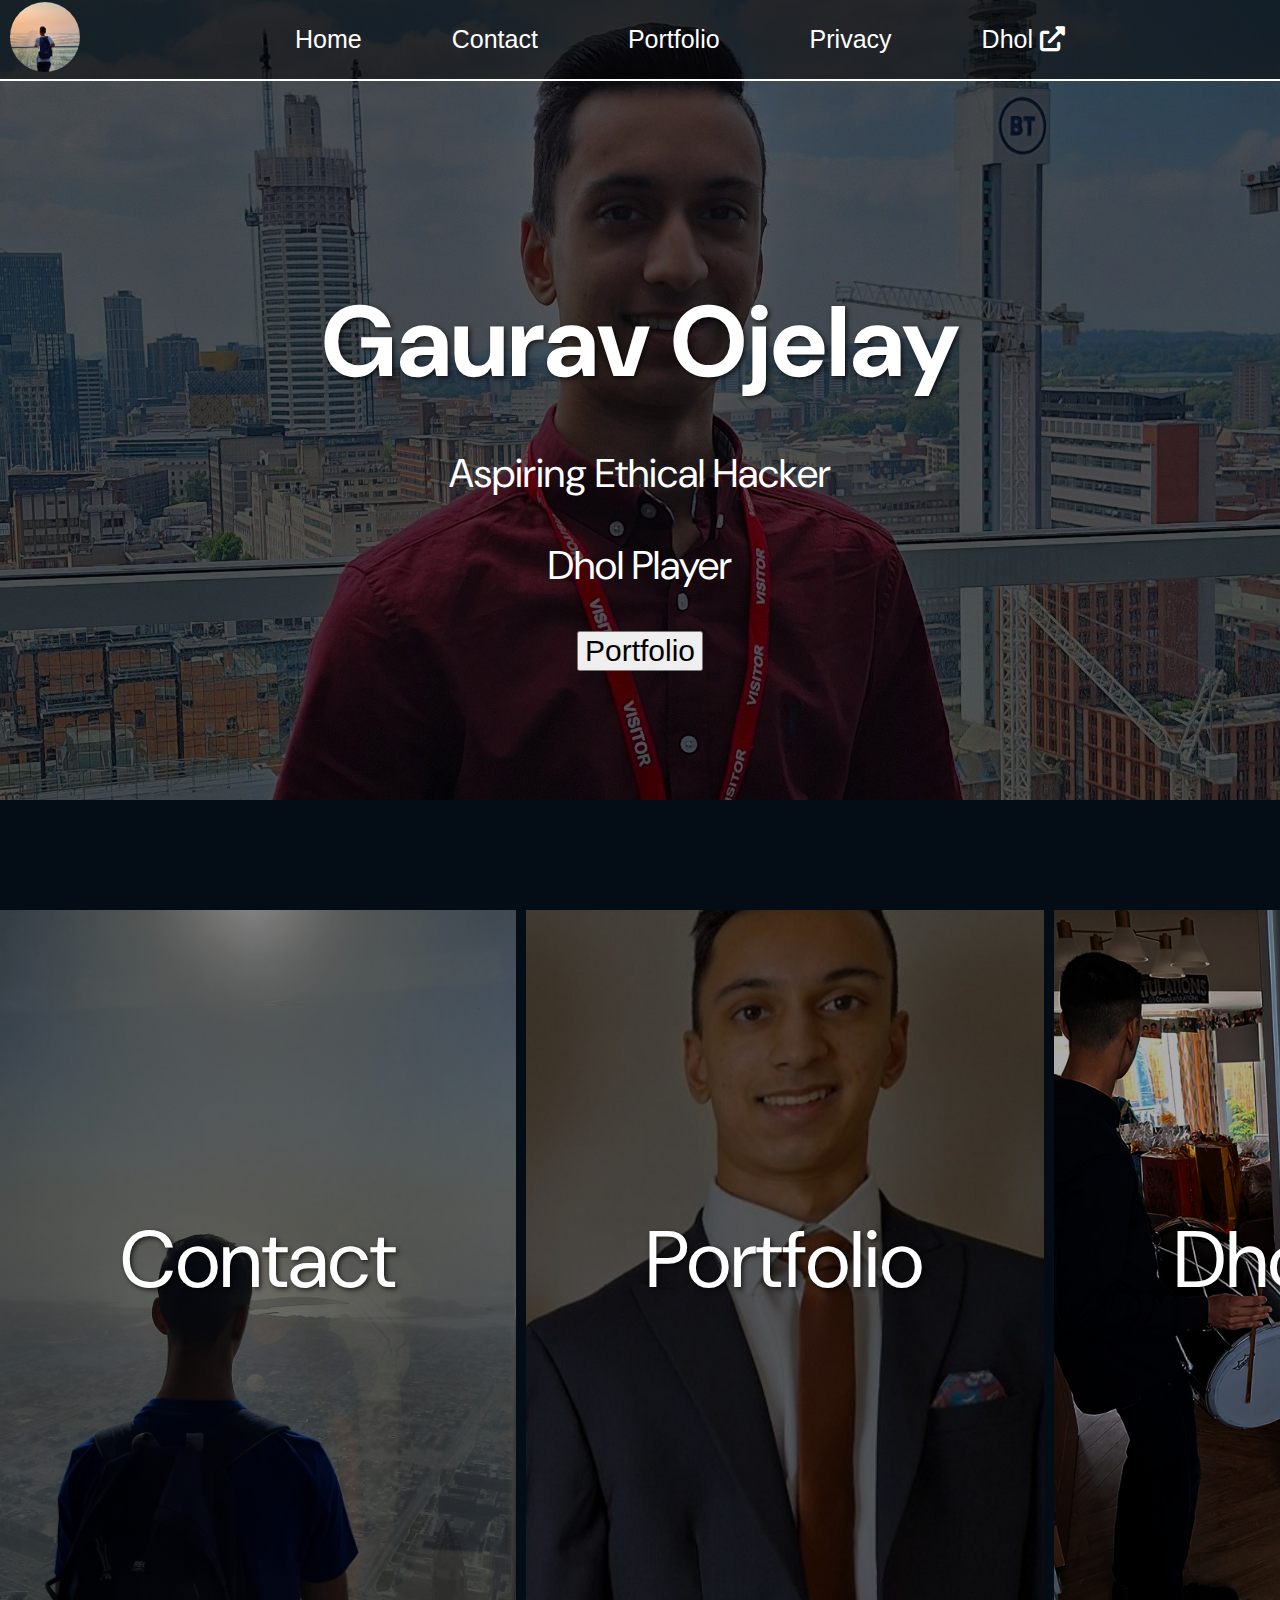
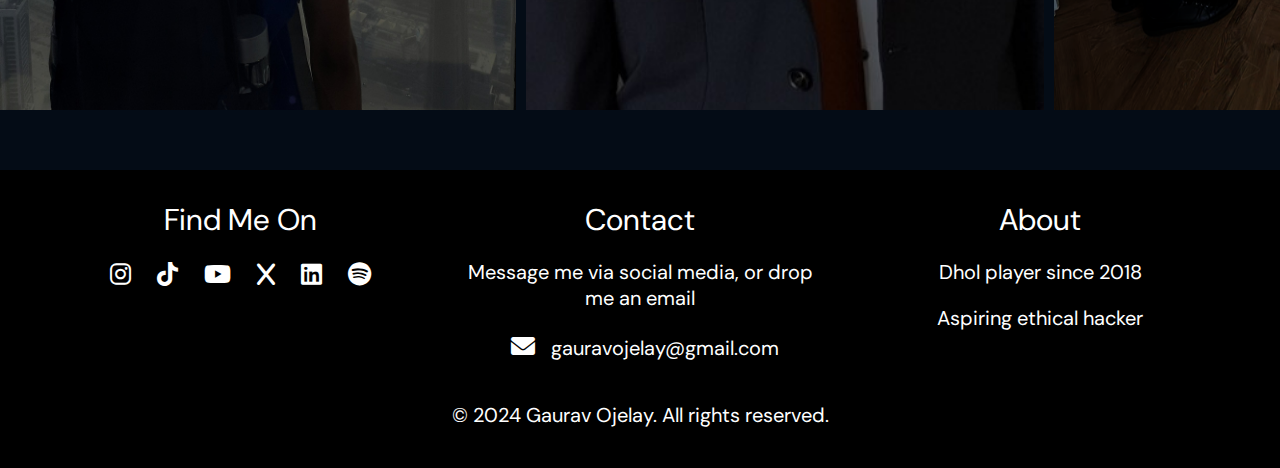
==== commit 3d0bbf4b: "Add files via upload" ====
--- a/index.html
+++ b/index.html
@@ -14,15 +14,15 @@
         <div class="image-cover image1_1">
         <header>
             <nav>
-                <a href="index.html" class="logo">
+                <a href="/" class="logo">
                     <img src="Images/Icon.jpg" alt="Home" class="logo-img">
                 </a>
                 <ul>
-                    <li><a href="index.html"><button type="button" class="header-button">Home</button></a></li>
+                    <li><a href="/"><button type="button" class="header-button">Home</button></a></li>
                     <li><a href="contact.html"><button type="button" class="header-button">Contact</button></a></li>
                     <li><a href="portfolio.html"><button type="button" class="header-button">Portfolio</button></a></li>
-                    <li><a href="https://gauravojelay.github.io/dhol/" target="_blank"><button type="button" class="header-button">Dhol</button></a></li>
                     <li><a href="privacyPolicy.html"><button type="button" class="header-button">Privacy</button></a></li>
+                    <li><a href="https://gauravojelay.github.io/dhol/" target="_blank"><button type="button" class="header-button">Dhol <i class="fas fa-external-link-alt"></i></button></a></li>
                 </ul>
             </nav>
         </header>
@@ -30,41 +30,26 @@
         <p style="font-size: 40px; margin-bottom: 0;">Aspiring Ethical Hacker</p>
         <p style="font-size: 40px;">Dhol Player</p>
         <a href="portfolio.html">
-        <button style="font-size: 30px;" type="button" class="bookNowButton">Portfolio</button>
-        </a>
-    </div>
-    </div>
-
-    <div>
-        <h2 style="margin-bottom: 0;">Cybersecurity</h2>
-        <p>Cybersecurity is my passion, and in today's age, it's more important than ever.</p>
-        <p>Hackers are becoming smarter and they're finding new ways around things, making it harder to keep people and information safe.</p>
-        <p>I believe cybersecurity isn't just about defending attackers, but staying one step ahead of them.</p>
-        <p>I want to be an ethical hacker to help organisations identify and fix security vulnerabilities before attackers can exploit them. Ethical hacking involves legally testing systems for weaknesses, using the same techniques as cybercriminals - but for defense, not harm.</p>
-
-        <h2 style="margin-bottom: 0;">The Dhol</h2>
-        <p>The dhol is a traditional double-headed drum from South Asia, known for its deep, powerful beats. It’s a key instrument in Bhangra music, played with two sticks to create energetic rhythms that drive celebrations, festivals, and performances.</p>
-        <p>I first picked up the dhol in 2018, and without having a teacher, I relied on my ear and passion to guide me. I'd listen to songs and attempt to play along to them, developing my ability overtime.</p>
-        <p>Now I play the dhol as a part-time job. I'm committed to spreading the joy of the dhol and bhangra, making sure that every special event is full of noise and excitement, as it should be!</p>
-
-        
+        <button style="font-size: 30px;" type="button" class="portfolioButton">Portfolio</button>
+        </a>
+    </div>
     </div>
 
     <div class="mobile-only">
         <div class="image-cover image1_1">
         <header>
             <nav>
-                <a href="index.html" class="logo">
+                <a href="/" class="logo">
                     <img src="Images/Icon.jpg" class="logo-img">
                 </a>
                 <div class="dropdown">
                     <button onclick="myFunction()" class="dropbtn"><i class="fas fa-bars"></i></button>
                     <div id="myDropdown" class="dropdown-content">
-                        <li><a href="index.html"><button type="button" class="header-button">Home</button></a></li>
-                        <li><a href="contact.html"><button type="button" class="header-button">Contact</button></a></li>
-                        <li><a href="portfolio.html"><button type="button" class="header-button">Portfolio</button></a></li>
-                        <li><a href="https://gauravojelay.github.io/dhol/" target="_blank"><button type="button" class="header-button">Dhol</button></a></li>
-                        <li><a href="privacyPolicy.html"><button type="button" class="header-button">Privacy</button></a></li>
+                        <a href="/">Home</a>
+                        <a href="contact.html">Contact</a>
+                        <a href="portfolio.html">Portfolio</a>
+                        <a href="privacyPolicy.html">Privacy</a>
+                        <a href="https://gauravojelay.github.io/dhol/" target="_blank">Dhol <i class="fas fa-external-link-alt"></i></a>
                     </div>
                 </div>
                   
@@ -95,12 +80,30 @@
                 </script>
             </nav>
         </header>
-        <h1>Gaurav Ojelay</h1>
-        <h2>Aspiring Ethical Hacker</h2>
+        <h1 style="margin-bottom: 0;">Gaurav Ojelay</h1>
+        <p style="font-size: 40px; margin-bottom: 0;">Aspiring Ethical Hacker</p>
+        <p style="font-size: 40px;">Dhol Player</p>
         <a href="portfolio.html">
-        <button style="font-size: 20px;" type="button" class="bookNowButton">Portfolio</button>
-        </a>
-        </div>
+        <button style="font-size: 20px;" type="button" class="portfolioButton">Portfolio</button>
+        </a>
+        </div>
+
+
+        <div>
+            <h2 style="margin-bottom: 0;">Cybersecurity</h2>
+            <p>Cybersecurity is my passion, and in today's age, it's more important than ever.</p>
+            <p>Hackers are becoming smarter and they're finding new ways around things, making it harder to keep people and information safe.</p>
+            <p>I believe cybersecurity isn't just about defending attackers, but staying one step ahead of them.</p>
+            <p>I want to be an ethical hacker to help organisations identify and fix security vulnerabilities before attackers can exploit them. Ethical hacking involves legally testing systems for weaknesses, using the same techniques as cybercriminals - but for defense, not harm.</p>
+    
+            <h2 style="margin-bottom: 0;">The Dhol</h2>
+            <p>The dhol is a traditional double-headed drum from South Asia, known for its deep, powerful beats. It’s a key instrument in Bhangra music, played with two sticks to create energetic rhythms that drive celebrations, festivals, and performances.</p>
+            <p>I first picked up the dhol in 2018, and without having a teacher, I relied on my ear and passion to guide me. I'd listen to songs and attempt to play along to them, developing my ability overtime.</p>
+            <p>Now I play the dhol as a part-time job. I'm committed to spreading the joy of the dhol and bhangra, making sure that every special event is full of noise and excitement, as it should be!</p>
+    
+            
+        </div>
+    
     </div>
         
 
@@ -134,7 +137,7 @@
             </div>
         </a>
 
-        <a href="https://gauravojelay.github.io/site/" style="text-decoration: none;" target="_blank">
+        <a href="https://gauravojelay.github.io/dhol/" style="text-decoration: none;" target="_blank">
             <div class="image-cover home-page-grid image2_3">
                 <h2 class="large">Dhol</h2>
             </div>
@@ -195,8 +198,8 @@
             </div>
             <div class="footer-section contact">
                 <h4>Contact</h4>
-                <p style="font-size: 15px;">Message me via social media, or drop me an email</p>
-                <p style="font-size: 15px;">
+                <p>Message me via social media, or drop me an email</p>
+                <p>
                     <a href="mailto:gauravojelay@gmail.com" target="_blank" class="social-icon">
                     <i class="fas fa-envelope"></i> 
                     </a>
@@ -205,12 +208,12 @@
             </div>
             <div class="footer-section about">
                 <h4>About</h4>
-                <p style="font-size: 15px;">Dhol player since 2018</p>
-                <p style="font-size: 15px;">Aspiring ethical hacker</p>
+                <p>Dhol player since 2018</p>
+                <p>Aspiring ethical hacker</p>
             </div>
         </div>
         <div class="footer-bottom">
-            <p style="font-size: 10px;">&copy; 2024 Gaurav Ojelay. All rights reserved.</p>
+            <p>&copy; 2024 Gaurav Ojelay. All rights reserved.</p>
         </div>
     </footer>
 </body>
